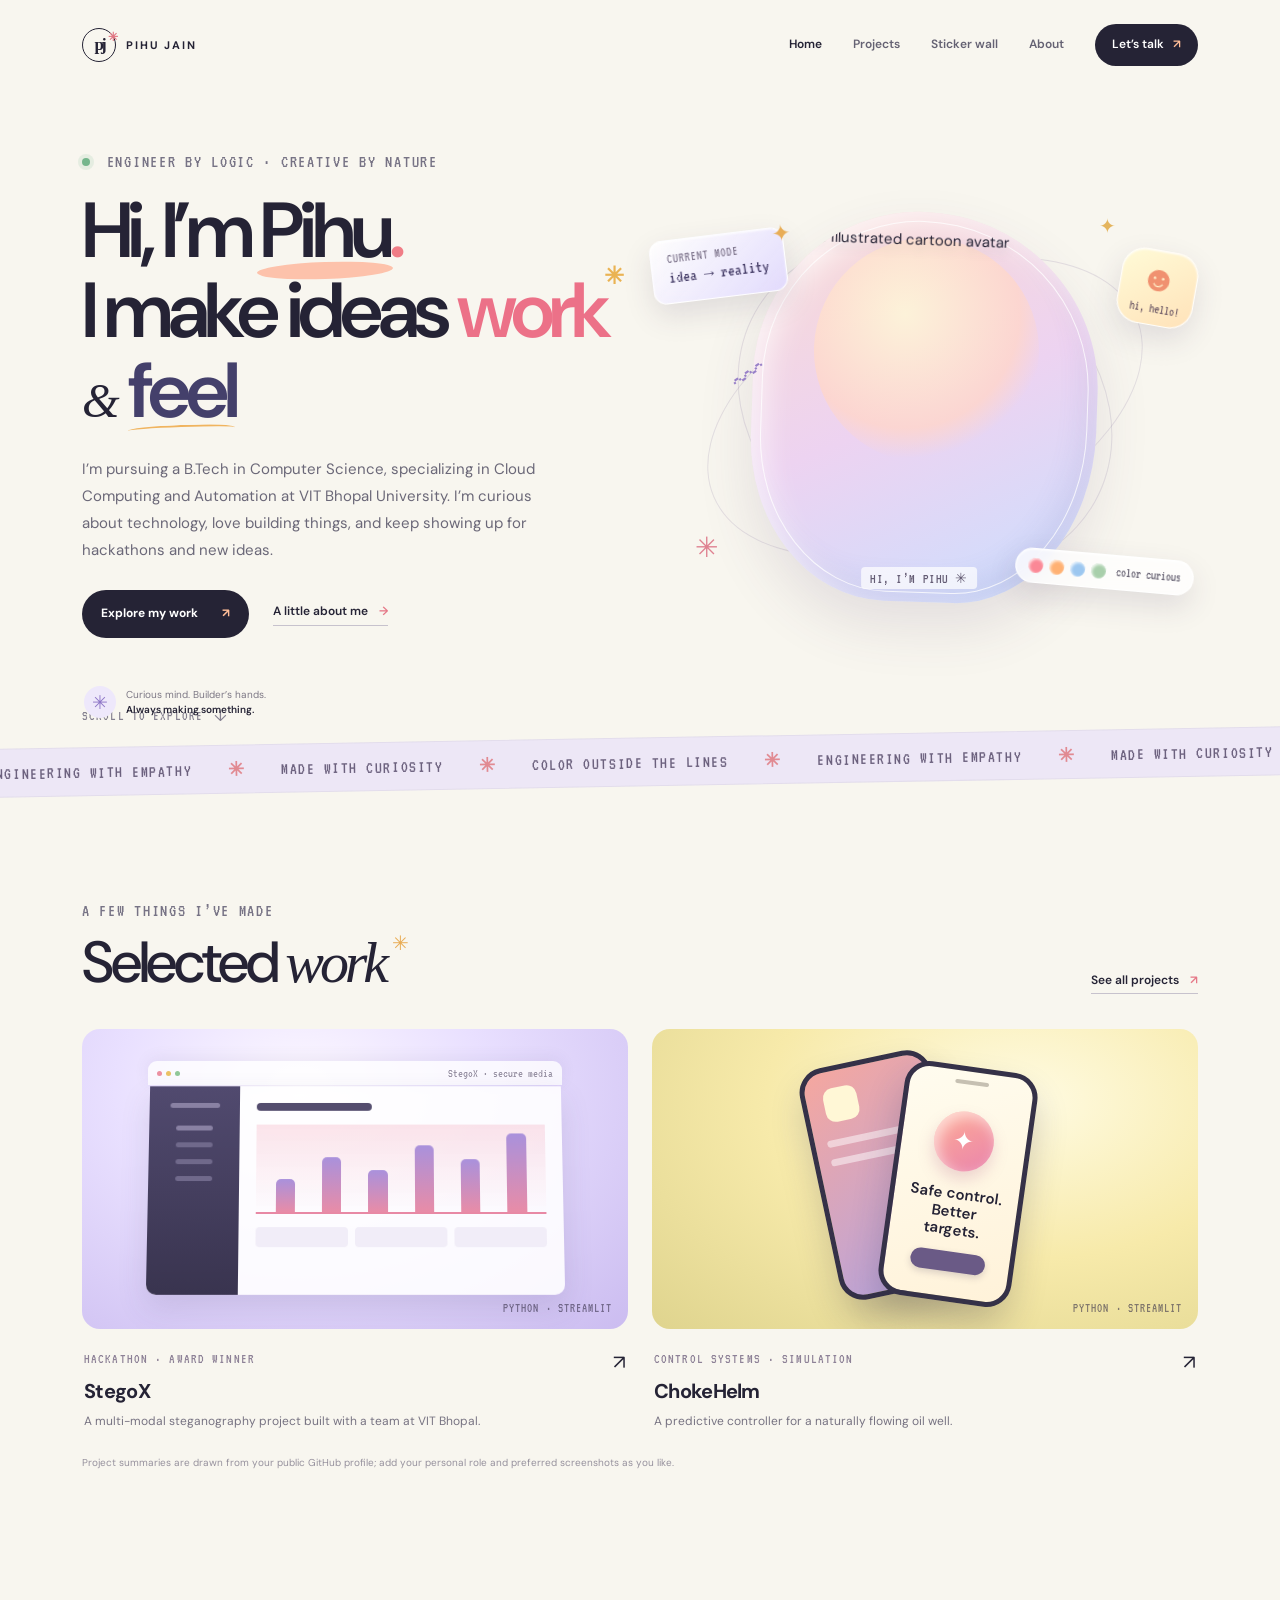
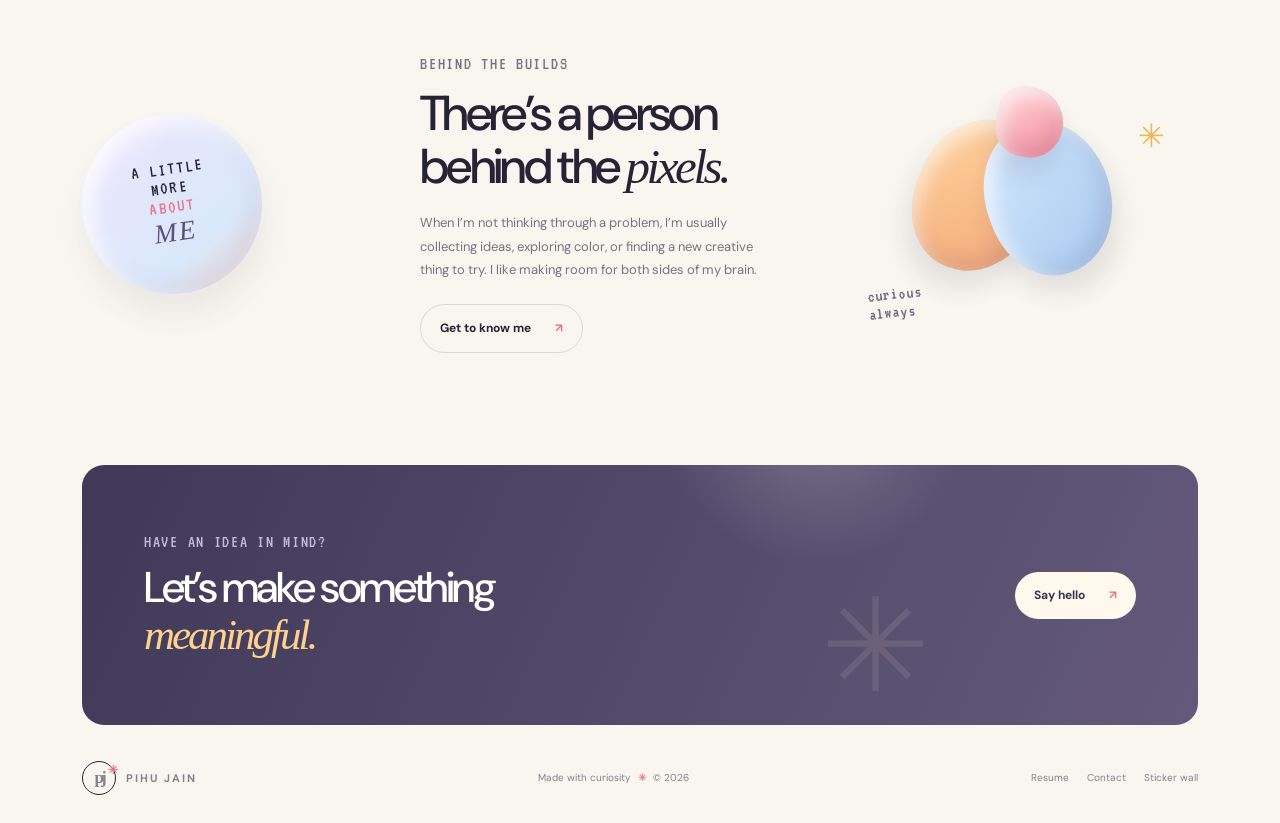
==== index.html @ 605004e0 "Add Pihu Jain portfolio site" ====
<!doctype html>
<html lang="en">
  <head>
    <meta charset="UTF-8" />
    <meta name="viewport" content="width=device-width, initial-scale=1" />
    <meta name="theme-color" content="#f8f6ef" />
    <meta name="description" content="A colorful, thoughtful portfolio by Pihu Jain — engineer, creative thinker, and enthusiastic experimenter." />
    <title>Pihu Jain — Engineer & Creative Thinker</title>
    <link rel="preconnect" href="https://fonts.googleapis.com" />
    <link rel="preconnect" href="https://fonts.gstatic.com" crossorigin />
    <link href="https://fonts.googleapis.com/css2?family=DM+Sans:wght@400;500;600;700&family=VT323&display=swap" rel="stylesheet" />
    <link rel="stylesheet" href="/styles.css" />
    <script src="/script.js" defer></script>
  </head>
  <body>
    <div class="site-shell">
      <header class="topbar">
        <a class="brand" href="/" aria-label="Pihu Jain, home"><span class="brand-mark">pj<span>✳</span></span><span class="brand-name">PIHU JAIN</span></a>
        <button class="menu-toggle" aria-expanded="false" aria-controls="site-nav"><span></span><span></span><span class="sr-only">Toggle navigation</span></button>
        <nav class="nav" id="site-nav" aria-label="Main navigation">
          <a class="nav-link active" href="/">Home</a><a class="nav-link" href="/projects/">Projects</a><a class="nav-link" href="/stickers/">Sticker wall</a><a class="nav-link" href="/about/">About</a><a class="nav-contact" href="/contact/">Let’s talk <span>↗</span></a>
        </nav>
      </header>

      <main>
        <section class="hero">
          <div class="hero-copy">
            <p class="eyebrow"><span class="status-dot"></span> ENGINEER BY LOGIC · CREATIVE BY NATURE</p>
            <h1>Hi, I’m <span class="name-highlight">Pihu</span><span class="period">.</span><br />I make ideas <span class="word-art">work<span class="scribble">✳</span></span><span class="and"> & </span><span class="word-art word-play">feel<span class="underline-swish"></span></span></h1>
            <p class="hero-intro">I’m pursuing a B.Tech in Computer Science, specializing in Cloud Computing and Automation at VIT Bhopal University. I’m curious about technology, love building things, and keep showing up for hackathons and new ideas.</p>
            <div class="hero-actions"><a class="button button-dark" href="/projects/">Explore my work <span>↗</span></a><a class="text-link" href="/about/">A little about me <span>→</span></a></div>
            <div class="hero-note"><span class="note-star">✳</span><span>Curious mind. Builder’s hands.<br /><b>Always making something.</b></span></div>
          </div>

          <div class="hero-art" aria-label="Illustrated placeholder portrait and colorful shapes">
            <div class="orbit orbit-one"></div><div class="orbit orbit-two"></div>
            <div class="float-card card-code"><span class="tiny-label">CURRENT MODE</span><strong>idea → reality</strong><span class="card-spark">✦</span></div>
            <div class="float-card card-sticker"><span>☻</span><small>hi, hello!</small></div>
            <div class="float-card card-palette"><span class="swatch swatch-pink"></span><span class="swatch swatch-orange"></span><span class="swatch swatch-blue"></span><span class="swatch swatch-green"></span><small>color curious</small></div>
            <div class="portrait-frame">
              <div class="portrait-halo"></div>
              <img class="portrait portrait-image" src="/assets/pihu-avatar.png" alt="Pihu’s illustrated cartoon avatar" />
              <span class="avatar-caption">HI, I’M PIHU ✳</span>
            </div>
            <span class="art-doodle doodle-one">✳</span><span class="art-doodle doodle-two">✦</span><span class="art-doodle doodle-three">〰</span>
          </div>
          <a class="scroll-cue" href="#selected-work"><span>SCROLL TO EXPLORE</span><i>↓</i></a>
        </section>

        <section class="ticker" aria-label="A little about Pihu"><div class="ticker-track"><span>ENGINEERING WITH EMPATHY</span><b>✳</b><span>MADE WITH CURIOSITY</span><b>✳</b><span>COLOR OUTSIDE THE LINES</span><b>✳</b><span>ENGINEERING WITH EMPATHY</span><b>✳</b><span>MADE WITH CURIOSITY</span><b>✳</b><span>COLOR OUTSIDE THE LINES</span><b>✳</b></div></section>

        <section class="section work-section" id="selected-work">
          <div class="section-heading"><div><p class="eyebrow">A FEW THINGS I’VE MADE</p><h2>Selected <span class="serif-italic">work</span><span class="heading-spark">✳</span></h2></div><a class="text-link" href="/projects/">See all projects <span>↗</span></a></div>
          <div class="project-grid">
            <a class="project-card project-lilac" href="/projects/stegox/"><div class="project-visual visual-dashboard"><div class="window-bar"><i></i><i></i><i></i><span>StegoX · secure media</span></div><div class="dash-body"><div class="dash-side"></div><div class="dash-main"><div class="dash-title"></div><div class="dash-chart"><span></span><span></span><span></span><span></span><span></span><span></span></div><div class="dash-row"><i></i><i></i><i></i></div></div></div><span class="visual-tag">PYTHON · STREAMLIT</span></div><div class="project-meta"><div><span class="project-type">HACKATHON · AWARD WINNER</span><h3>StegoX</h3><p>A multi-modal steganography project built with a team at VIT Bhopal.</p></div><span class="project-arrow">↗</span></div></a>
            <a class="project-card project-lemon" href="/projects/chokehelm/"><div class="project-visual visual-mobile"><div class="phone phone-back"><div></div><i></i><i></i></div><div class="phone phone-front"><span class="phone-top"></span><div class="phone-orb">✦</div><b>Safe control.<br />Better targets.</b><span class="phone-button"></span></div><span class="visual-tag">PYTHON · STREAMLIT</span></div><div class="project-meta"><div><span class="project-type">CONTROL SYSTEMS · SIMULATION</span><h3>ChokeHelm</h3><p>A predictive controller for a naturally flowing oil well.</p></div><span class="project-arrow">↗</span></div></a>
          </div>
          <p class="sample-note">Project summaries are drawn from your public GitHub profile; add your personal role and preferred screenshots as you like.</p>
        </section>

        <section class="about-peek section">
          <div class="peek-badge">A LITTLE<br />MORE <span>ABOUT</span><b>ME</b></div>
          <div class="peek-copy"><p class="eyebrow">BEHIND THE BUILDS</p><h2>There’s a person<br />behind the <span class="serif-italic">pixels.</span></h2><p>When I’m not thinking through a problem, I’m usually collecting ideas, exploring color, or finding a new creative thing to try. I like making room for both sides of my brain.</p><a class="button button-outline" href="/about/">Get to know me <span>↗</span></a></div>
          <div class="peek-decoration"><span class="blob blob-orange"></span><span class="blob blob-blue"></span><span class="blob blob-pink"></span><span class="peek-star">✳</span><span class="peek-word">curious<br />always</span></div>
        </section>

        <section class="cta-band"><div><p class="eyebrow">HAVE AN IDEA IN MIND?</p><h2>Let’s make something<br /><span class="serif-italic">meaningful.</span></h2></div><a class="button button-light" href="/contact/">Say hello <span>↗</span></a><span class="cta-flower">✳</span></section>
      </main>
      <footer class="footer"><a class="brand" href="/"><span class="brand-mark">pj<span>✳</span></span><span class="brand-name">PIHU JAIN</span></a><span>Made with curiosity <b>✳</b> © <span data-year>2026</span></span><div class="footer-links"><a href="/resume/">Resume</a><a href="/contact/">Contact</a><a href="/stickers/">Sticker wall</a></div></footer>
    </div>
  </body>
</html>
---- styles.css ----
:root{--paper:#f8f6ef;--ink:#252335;--muted:#716f7d;--pink:#ff887d;--rose:#ef7894;--lilac:#d8cbff;--blue:#b9dbff;--mint:#c1e2c7;--lemon:#f4eaa2;--orange:#ffb27e;--line:rgba(37,35,53,.14);--display:'VT323',monospace;--body:'DM Sans',sans-serif;--serif:Georgia,'Times New Roman',serif;--max:1180px}*{box-sizing:border-box}html{scroll-behavior:smooth}body{margin:0;background:var(--paper);color:var(--ink);font-family:var(--body);font-size:15px;line-height:1.65;-webkit-font-smoothing:antialiased}a{color:inherit;text-decoration:none}button{font:inherit}.site-shell{max-width:1600px;margin:0 auto;overflow:hidden}.topbar{height:90px;max-width:var(--max);padding:0 32px;margin:0 auto;display:flex;align-items:center;justify-content:space-between;position:relative;z-index:10}.brand{display:inline-flex;align-items:center;gap:10px}.brand-mark{width:34px;height:34px;border:1px solid var(--ink);border-radius:50%;font-family:var(--serif);font-size:17px;font-weight:bold;letter-spacing:-3px;text-align:center;line-height:31px;position:relative}.brand-mark span{font-family:var(--body);font-size:12px;color:#e27683;position:absolute;right:-3px;top:-7px;letter-spacing:0}.brand-name{font-size:11px;font-weight:700;letter-spacing:.17em}.nav{display:flex;align-items:center;gap:31px}.nav-link,.nav-contact{font-size:12px;font-weight:600;color:#656273;transition:color .2s}.nav-link:hover,.nav-link.active{color:var(--ink)}.nav-contact{padding:11px 17px;background:var(--ink);color:white;border-radius:999px}.nav-contact span{margin-left:6px;color:#ffbd98}.menu-toggle{display:none}.hero{max-width:var(--max);margin:0 auto;padding:62px 32px 77px;min-height:648px;display:grid;grid-template-columns:1.02fr .98fr;align-items:center;position:relative}.hero-copy{position:relative;z-index:2;padding-bottom:22px}.eyebrow{font-family:var(--display);font-size:18px;letter-spacing:.095em;color:#777385;margin:0 0 18px;line-height:1.1}.status-dot{display:inline-block;width:8px;height:8px;background:#75b68c;border-radius:50%;margin:0 8px 1px 0;box-shadow:0 0 0 4px rgba(117,182,140,.14)}h1,h2,h3,p{margin-top:0}h1{font-size:clamp(48px,6.3vw,78px);line-height:1.03;letter-spacing:-.065em;font-weight:600;margin:0 0 25px}.name-highlight{position:relative;z-index:0}.name-highlight:after{content:"";position:absolute;height:17px;left:-3px;right:-4px;bottom:2px;background:#ffb69a;opacity:.8;z-index:-1;transform:rotate(-2deg);border-radius:50%}.period{color:#f07d86}.word-art{position:relative;display:inline-block;color:#ec7188}.scribble{position:absolute;font-size:24px;right:-17px;top:-7px;color:#eab353;letter-spacing:0}.and{font-family:var(--serif);font-style:italic;font-size:.62em;font-weight:400;letter-spacing:-.04em}.word-play{color:#44406b}.underline-swish{position:absolute;bottom:-2px;left:0;width:100%;height:8px;border-top:2px solid #f0b45f;border-radius:50%;transform:rotate(-2deg)}.hero-intro{max-width:465px;color:#6b6878;font-size:15px;line-height:1.8;margin-bottom:26px}.hero-actions{display:flex;align-items:center;gap:24px}.button{display:inline-flex;align-items:center;gap:24px;padding:14px 19px;border-radius:999px;font-size:12px;font-weight:700;transition:transform .22s,box-shadow .22s}.button:hover{transform:translateY(-3px);box-shadow:0 9px 24px rgba(48,41,71,.14)}.button-dark{background:var(--ink);color:#fff}.button-dark span{color:#ffbd98}.button-outline{border:1px solid var(--line)}.button-outline span{color:#e47786}.text-link{font-weight:600;font-size:12px;border-bottom:1px solid #c7c2cd;padding:0 0 3px}.text-link span{color:#e57887;margin-left:8px}.hero-note{position:absolute;left:2px;bottom:-58px;display:flex;align-items:center;gap:10px;font-size:10px;color:#7d7885;line-height:1.55}.hero-note b{color:var(--ink);font-weight:600}.note-star{width:32px;height:32px;display:grid;place-items:center;border-radius:50%;background:#eee8fb;color:#8e76c7;font-size:19px}.hero-art{height:490px;position:relative;display:grid;place-items:center}.portrait-frame{position:relative;width:min(345px,75%);height:390px;background:linear-gradient(155deg,#fadbd2 0%,#edd3f1 50%,#cadfff 100%);border-radius:48% 52% 40% 40%/43% 45% 45% 42%;display:flex;align-items:flex-end;justify-content:center;overflow:hidden;transform:rotate(2deg);box-shadow:inset 12px 10px 30px rgba(255,255,255,.72),inset -12px -18px 28px rgba(106,99,164,.12),0 25px 55px rgba(79,61,105,.12)}.portrait-frame:before{content:"";position:absolute;inset:9px;border:1px solid rgba(255,255,255,.78);border-radius:inherit;pointer-events:none}.portrait{position:relative;width:83%;height:94%;filter:drop-shadow(0 7px 4px rgba(57,37,71,.11));z-index:1}.portrait-halo{position:absolute;width:225px;height:225px;border-radius:50%;top:26px;background:radial-gradient(circle at 40% 34%,#fff9d6,#ffd6ca 57%,rgba(255,255,255,0) 72%);opacity:.8}.avatar-caption{position:absolute;z-index:2;bottom:13px;left:50%;transform:translateX(-50%) rotate(-2deg);white-space:nowrap;font:14px var(--display);letter-spacing:.04em;color:#655d75;background:rgba(255,255,255,.72);padding:3px 9px;border-radius:4px}.orbit{position:absolute;border:1px solid rgba(108,91,142,.15);border-radius:50%;transform:rotate(-23deg)}.orbit-one{width:460px;height:260px}.orbit-two{width:390px;height:320px;transform:rotate(29deg)}.float-card{position:absolute;z-index:3;box-shadow:0 12px 30px rgba(60,47,88,.13),inset 0 1px 2px rgba(255,255,255,.8);backdrop-filter:blur(9px);border:1px solid rgba(255,255,255,.86)}.card-code{left:0;top:72px;transform:rotate(-7deg);padding:12px 16px;background:linear-gradient(140deg,rgba(255,255,255,.88),rgba(222,214,255,.84));border-radius:13px}.tiny-label{display:block;font:13px var(--display);letter-spacing:.08em;color:#81788f}.card-code strong{font:17px var(--display);color:#4a426c}.card-spark{position:absolute;right:-9px;top:-12px;color:#e8ad56;font-size:23px}.card-sticker{right:2px;top:88px;width:77px;height:76px;border-radius:23px;background:linear-gradient(145deg,#fffbd7,#ffe2b9);transform:rotate(10deg);display:grid;place-items:center;color:#f09170}.card-sticker span{font-size:36px;line-height:1}.card-sticker small{font:13px var(--display);margin-top:-13px;color:#75616b}.card-palette{bottom:63px;right:4px;transform:rotate(5deg);background:rgba(255,255,255,.76);border-radius:99px;padding:9px 12px;display:flex;align-items:center;gap:6px}.swatch{width:15px;height:15px;border-radius:50%;box-shadow:inset 1px 1px 3px rgba(255,255,255,.9)}.swatch-pink{background:#fb8896}.swatch-orange{background:#ffb173}.swatch-blue{background:#9cc7f0}.swatch-green{background:#a8cfab}.card-palette small{font:13px var(--display);margin-left:4px;color:#696474}.art-doodle{position:absolute;color:#df8291}.doodle-one{left:8%;bottom:80px;font-size:28px}.doodle-two{right:15%;top:48px;font-size:20px;color:#e4b45c}.doodle-three{left:15%;top:38%;font-size:34px;color:#9881c8;transform:rotate(-35deg)}.scroll-cue{position:absolute;bottom:12px;left:32px;display:flex;align-items:center;gap:11px;font:14px var(--display);letter-spacing:.08em;color:#858190}.scroll-cue i{font-style:normal;font-family:var(--body);font-size:15px}.ticker{overflow:hidden;background:#ede7f6;border-top:1px solid rgba(52,42,71,.05);border-bottom:1px solid rgba(52,42,71,.05);transform:rotate(-1deg) scale(1.02);padding:12px 0;margin:0 0 25px}.ticker-track{display:flex;align-items:center;justify-content:space-around;gap:35px;white-space:nowrap;min-width:900px;font:17px var(--display);letter-spacing:.08em;color:#6c617e}.ticker-track b{color:#e18a92;font-size:19px}.section{max-width:var(--max);padding:91px 32px;margin:0 auto}.section-heading{display:flex;align-items:end;justify-content:space-between;margin-bottom:35px}.section-heading .eyebrow{margin-bottom:9px}.section-heading h2,.peek-copy h2,.cta-band h2,.page-hero h1{font-size:clamp(38px,5vw,58px);line-height:1.08;letter-spacing:-.055em;font-weight:500;margin:0}.serif-italic{font-family:var(--serif);font-style:italic;font-weight:400;letter-spacing:-.07em}.heading-spark{display:inline-block;color:#e8ac55;font-size:20px;vertical-align:top;margin:2px 0 0 7px}.project-grid{display:grid;grid-template-columns:1fr 1fr;gap:24px}.project-card{display:block;min-width:0}.project-visual{height:300px;border-radius:18px;position:relative;overflow:hidden;display:grid;place-items:center;transition:transform .3s}.project-card:hover .project-visual{transform:translateY(-4px)}.project-lilac .project-visual{background:radial-gradient(ellipse at 40% 20%,#fdf9ff 0,#e9e0ff 40%,#cbbcf0 100%)}.project-lemon .project-visual{background:radial-gradient(ellipse at 68% 24%,#fffbe2 0,#f7eaaa 49%,#dfd48e 100%)}.window-bar{position:absolute;top:32px;left:12%;right:12%;height:24px;border-radius:9px 9px 0 0;background:rgba(255,255,255,.78);display:flex;align-items:center;gap:4px;padding:0 9px;box-shadow:0 -3px 15px rgba(74,58,110,.08)}.window-bar i{width:5px;height:5px;border-radius:50%;background:#ec91a2}.window-bar i:nth-child(2){background:#ebc265}.window-bar i:nth-child(3){background:#91c899}.window-bar span{font:12px var(--display);margin-left:auto;color:#9892a4}.dash-body{position:absolute;top:56px;left:12%;right:12%;bottom:35px;background:rgba(255,255,255,.88);border-radius:0 0 10px 10px;display:flex;box-shadow:0 13px 30px rgba(72,59,112,.14);transform:perspective(700px) rotateX(4deg)}.dash-side{width:22%;background:linear-gradient(#514a6f,#39344f);margin:0 0 0;border-radius:0 0 0 10px}.dash-side:before,.dash-side:after{content:"";display:block;height:5px;width:55%;background:#8981a3;border-radius:5px;margin:17px auto}.dash-side:after{margin-top:18px;width:40%;box-shadow:0 17px #70698b,0 34px #70698b,0 51px #70698b}.dash-main{flex:1;padding:17px}.dash-title{width:40%;height:8px;border-radius:5px;background:#544d6e;margin-bottom:14px}.dash-chart{height:90px;background:linear-gradient(180deg,rgba(238,133,160,.22),rgba(238,133,160,0));border-bottom:2px solid #e889a5;display:flex;align-items:end;justify-content:space-around;padding:0 6px}.dash-chart span{width:7%;border-radius:5px 5px 0 0;background:linear-gradient(#a991dc,#e88ca7);height:38%}.dash-chart span:nth-child(2){height:63%}.dash-chart span:nth-child(3){height:48%}.dash-chart span:nth-child(4){height:76%}.dash-chart span:nth-child(5){height:60%}.dash-chart span:nth-child(6){height:90%}.dash-row{display:flex;gap:7px;margin-top:13px}.dash-row i{height:20px;border-radius:4px;background:#f1edf8;flex:1}.visual-mobile{background:radial-gradient(ellipse at 45% 40%,#fff 0,#fff8dc 30%,transparent 60%)}.phone{position:absolute;width:134px;height:236px;border:5px solid #353148;border-radius:25px;background:#f9f1d3;box-shadow:0 20px 34px rgba(50,44,70,.22)}.phone-back{transform:translate(-40px,-4px) rotate(-12deg);background:linear-gradient(150deg,#f5a79f,#b2a4e3)}.phone-back div{margin:17px;width:34px;height:34px;border-radius:10px;background:#fff7d6}.phone-back i{display:block;width:80px;height:7px;border-radius:10px;background:rgba(255,255,255,.5);margin:12px}.phone-front{transform:translate(33px,5px) rotate(8deg);padding:20px 12px;background:linear-gradient(155deg,#fffcef,#fff2d9);display:flex;align-items:center;flex-direction:column}.phone-top{width:34px;height:4px;border-radius:5px;background:#c6c0b2;position:absolute;top:9px}.phone-orb{width:60px;height:60px;border-radius:50%;display:grid;place-items:center;margin-top:20px;background:linear-gradient(145deg,#ffac93,#e984ae);color:white;font-size:25px;box-shadow:inset 5px 5px 14px rgba(255,255,255,.6),0 8px 15px rgba(184,105,139,.25)}.phone-front b{font-size:15px;line-height:1.2;text-align:center;margin-top:14px;font-weight:600}.phone-button{margin-top:13px;width:75px;height:20px;background:#6a5a86;border-radius:99px;box-shadow:0 3px 7px rgba(69,58,89,.2)}.visual-tag{position:absolute;bottom:14px;right:16px;font:13px var(--display);letter-spacing:.08em;color:rgba(55,48,73,.6)}.project-meta{display:flex;justify-content:space-between;align-items:start;padding:17px 2px}.project-type{font:14px var(--display);letter-spacing:.08em;color:#8e8297}.project-meta h3{font-size:20px;letter-spacing:-.035em;margin:4px 0}.project-meta p{font-size:12px;color:#777382;margin:0;line-height:1.6}.project-arrow{font-size:20px;transition:transform .2s}.project-card:hover .project-arrow{transform:translate(3px,-3px)}.sample-note{font-size:10px;color:#96919d;margin:7px 0 0}.about-peek{display:grid;grid-template-columns:.8fr 1fr 1fr;align-items:center;gap:45px;padding-top:92px;padding-bottom:112px}.peek-badge{width:180px;height:180px;border-radius:50%;background:linear-gradient(145deg,#efe5ff,#d9e8fb 70%,#f7dbd0);box-shadow:inset 9px 9px 22px rgba(255,255,255,.85),inset -8px -10px 20px rgba(107,94,155,.11),0 20px 30px rgba(86,74,122,.08);display:flex;flex-direction:column;align-items:center;justify-content:center;font:18px var(--display);letter-spacing:.12em;line-height:1.05;text-align:center;transform:rotate(-8deg)}.peek-badge span{color:#e67787}.peek-badge b{font:italic 27px var(--serif);font-weight:400;color:#5a4f7d}.peek-copy .eyebrow{margin-bottom:12px}.peek-copy h2{font-size:clamp(34px,4vw,49px)}.peek-copy p:not(.eyebrow){max-width:360px;color:#777382;font-size:13px;line-height:1.8;margin:18px 0 22px}.peek-decoration{height:250px;position:relative;display:grid;place-items:center}.blob{position:absolute;width:125px;height:155px;border-radius:50% 48% 52% 45%;box-shadow:inset 8px 8px 18px rgba(255,255,255,.6),inset -8px -10px 18px rgba(64,44,90,.1),0 18px 25px rgba(65,49,86,.11)}.blob-orange{background:linear-gradient(145deg,#ffd6a0,#f3a779);transform:rotate(20deg) translate(-37px,4px)}.blob-blue{background:linear-gradient(145deg,#d5e9ff,#a6c8ed);transform:rotate(-21deg) translate(34px,6px)}.blob-pink{width:67px;height:70px;background:linear-gradient(145deg,#ffd8d9,#f38c9d);transform:rotate(10deg) translate(1px,-83px);border-radius:42% 58% 53% 47%}.peek-star{position:absolute;z-index:2;top:31px;right:9%;font-size:32px;color:#f1b556}.peek-word{position:absolute;z-index:3;bottom:8px;left:10%;font:17px var(--display);letter-spacing:.05em;line-height:1.05;color:#6b627b;transform:rotate(-6deg)}.cta-band{margin:0 auto;max-width:calc(var(--max) - 64px);min-height:260px;border-radius:22px;padding:52px 62px;background:linear-gradient(115deg,#3f3957,#57506f 68%,#65597b);color:#fff;display:flex;align-items:center;justify-content:space-between;position:relative;overflow:hidden}.cta-band:before{content:"";position:absolute;width:320px;height:320px;border-radius:50%;right:20%;top:-220px;background:radial-gradient(circle,rgba(255,255,255,.22),transparent 70%)}.cta-band .eyebrow{color:#c5bad9;margin-bottom:12px}.cta-band h2{font-size:43px}.cta-band .serif-italic{color:#ffd18f}.button-light{background:#fff8ed;color:#39344f;position:relative;z-index:1}.button-light span{color:#e47786}.cta-flower{position:absolute;right:24%;bottom:-29px;font-size:130px;color:rgba(252,225,196,.11)}.footer{max-width:var(--max);margin:0 auto;padding:36px 32px 28px;display:flex;justify-content:space-between;align-items:center;color:#85818d;font-size:10px}.footer>span b{color:#e5808d;margin:0 4px}.footer-links{display:flex;gap:18px}.footer-links a:hover{color:var(--ink)}

/* Shared inner pages */
.page-hero{max-width:var(--max);margin:0 auto;padding:65px 32px 72px;position:relative}.page-hero h1{font-size:clamp(48px,7vw,78px);max-width:780px}.page-hero .lead{max-width:600px;color:#777382;font-size:15px;line-height:1.8;margin:18px 0 0}.page-hero .eyebrow{margin-bottom:14px}.page-hero-art{position:absolute;right:8%;top:48px;width:200px;height:180px}.page-orb{position:absolute;border-radius:50%;box-shadow:inset 7px 7px 18px rgba(255,255,255,.75),inset -7px -8px 15px rgba(66,46,100,.11),0 15px 24px rgba(59,42,79,.1)}.page-orb.one{width:110px;height:110px;background:linear-gradient(145deg,#ffd3b8,#f28b99);left:13px;top:20px}.page-orb.two{width:78px;height:78px;background:linear-gradient(145deg,#e4d8ff,#a9c7ef);right:15px;top:58px}.page-orb.three{width:42px;height:42px;background:linear-gradient(145deg,#fff0ac,#eac05e);right:48px;top:2px}.page-body{max-width:var(--max);margin:0 auto;padding:0 32px 85px}.page-panel{border:1px solid var(--line);border-radius:18px;background:rgba(255,255,255,.43);padding:30px}.page-panel h2{font-size:24px;letter-spacing:-.04em;margin:0 0 11px}.page-panel p{font-size:13px;color:#777382;line-height:1.8;margin:0 0 13px}.page-panel p:last-child{margin-bottom:0}.label{font:15px var(--display);letter-spacing:.08em;color:#8b8194}.page-section-title{display:flex;align-items:end;justify-content:space-between;margin:0 0 25px}.page-section-title h2{font-size:32px;letter-spacing:-.05em;font-weight:500;margin:0}.page-section-title .eyebrow{margin:0}.placeholder-chip{display:inline-flex;border:1px solid rgba(105,94,127,.17);border-radius:99px;padding:6px 10px;font:13px var(--display);letter-spacing:.04em;color:#7d7488;background:rgba(255,255,255,.5)}.project-list{display:grid;gap:15px}.project-row{display:grid;grid-template-columns:200px 1fr auto;gap:25px;align-items:center;padding:16px;border:1px solid var(--line);background:rgba(255,255,255,.35);border-radius:16px;transition:transform .2s,box-shadow .2s}.project-row:hover{transform:translateY(-2px);box-shadow:0 14px 28px rgba(67,54,90,.08)}.project-thumb{height:135px;border-radius:11px;display:grid;place-items:center;overflow:hidden}.thumb-purple{background:linear-gradient(145deg,#f0eaff,#cbbdf1)}.thumb-gold{background:linear-gradient(145deg,#fff9d9,#ecd77c)}.thumb-rose{background:linear-gradient(145deg,#ffe4dd,#ef9aae)}.thumb-mint{background:linear-gradient(145deg,#e2f5e5,#a8d4b0)}.thumb-glyph{font-size:48px;color:rgba(65,55,84,.6);text-shadow:0 8px 14px rgba(50,40,75,.14)}.project-row h3{font-size:21px;margin:5px 0 5px;letter-spacing:-.035em}.project-row p{max-width:560px;font-size:12px;color:#777382;line-height:1.7;margin:0}.project-row .project-type{font:14px var(--display);color:#8e8297;letter-spacing:.08em}.row-arrow{font-size:21px;padding:12px}.two-col{display:grid;grid-template-columns:1fr 1fr;gap:20px}.content-stack{display:grid;gap:20px}.interest-tags{display:flex;gap:9px;flex-wrap:wrap;margin-top:19px}.interest-tags span{padding:7px 11px;border-radius:99px;background:#f0eaf9;font-size:11px;color:#6c617e}.interest-tags span:nth-child(2){background:#f9e9df}.interest-tags span:nth-child(3){background:#e7f1e7}.interest-tags span:nth-child(4){background:#f8efc9}.timeline{display:grid;gap:0}.timeline-item{display:grid;grid-template-columns:130px 1fr;gap:15px;padding:16px 0;border-top:1px solid var(--line)}.timeline-item:first-child{border-top:0;padding-top:0}.timeline-item:last-child{padding-bottom:0}.timeline-date{font:15px var(--display);color:#8b8194}.timeline-item strong{font-size:13px}.timeline-item p{margin:3px 0 0;font-size:12px}.resume-card{display:flex;align-items:center;justify-content:space-between;gap:20px;background:linear-gradient(110deg,#e9e1fb,#dbe9fb 58%,#fbe2d8);padding:30px;border-radius:18px;margin-bottom:22px}.resume-card h2{font-size:25px;margin:0 0 5px}.resume-card p{font-size:12px;color:#716b7e;margin:0}.resume-placeholder{display:grid;place-items:center;width:68px;height:78px;border-radius:8px;background:rgba(255,255,255,.7);box-shadow:0 8px 16px rgba(68,55,90,.1);font:17px var(--display);color:#706582;transform:rotate(4deg)}.contact-layout{display:grid;grid-template-columns:1.1fr .9fr;gap:22px}.contact-card{background:linear-gradient(145deg,#e9e1fb,#f6ded8);border-radius:18px;padding:35px;min-height:245px;position:relative;overflow:hidden}.contact-card h2{font-size:29px;line-height:1.12;letter-spacing:-.05em;margin:10px 0 12px;max-width:390px}.contact-card p{font-size:13px;color:#716b7e;max-width:370px}.contact-card .button{margin-top:5px}.contact-star{position:absolute;right:22px;bottom:0;font-size:100px;color:rgba(255,255,255,.45)}.social-list{display:grid;gap:12px}.social-link{display:flex;align-items:center;justify-content:space-between;padding:17px 19px;border:1px solid var(--line);border-radius:13px;background:rgba(255,255,255,.38);font-size:13px;font-weight:600}.social-link span{color:#e27684}.sticker-board{min-height:420px;border-radius:22px;background:linear-gradient(135deg,#e7e0fa,#d7e6f4 58%,#f4ddd5);position:relative;overflow:hidden;box-shadow:inset 0 0 40px rgba(255,255,255,.4)}.sticker-board:before{content:"";position:absolute;inset:0;background-image:radial-gradient(rgba(99,80,130,.16) .8px,transparent .8px);background-size:17px 17px;opacity:.45}.sticker{position:absolute;z-index:1;touch-action:none;cursor:grab;user-select:none;box-shadow:0 11px 21px rgba(53,45,81,.17),inset 4px 4px 9px rgba(255,255,255,.55);border:3px solid rgba(255,255,255,.9);display:grid;place-items:center;transition:box-shadow .2s,filter .2s}.sticker:active,.sticker.dragging{cursor:grabbing;box-shadow:0 18px 30px rgba(53,45,81,.22),inset 4px 4px 9px rgba(255,255,255,.65);filter:saturate(1.1)}.sticker:focus-visible{outline:3px solid #4d426c;outline-offset:4px}.sticker-circle{width:115px;height:115px;border-radius:50%;font-size:47px}.sticker-square{width:124px;height:115px;border-radius:27px;font-size:41px}.sticker-note{width:155px;height:108px;border-radius:10px;font:19px var(--display);text-align:center;padding:8px;line-height:1.15}.sticker-sun{background:linear-gradient(145deg,#fff5b7,#e8bb58);left:11%;top:17%;transform:rotate(-9deg)}.sticker-flower{background:linear-gradient(145deg,#ffd9dd,#eb8fa7);left:40%;top:11%;transform:rotate(8deg)}.sticker-heart{background:linear-gradient(145deg,#f4e8ff,#bba4e8);right:12%;top:16%;transform:rotate(9deg)}.sticker-note-yellow{background:linear-gradient(145deg,#fffbe4,#f8eaa7);left:17%;bottom:13%;transform:rotate(6deg);color:#645976}.sticker-smile{background:linear-gradient(145deg,#e6f7e7,#9ed6a9);left:53%;bottom:14%;transform:rotate(-7deg)}.sticker-star{background:linear-gradient(145deg,#ffe3c6,#f7a779);right:12%;bottom:15%;transform:rotate(8deg)}.board-hint{display:flex;justify-content:space-between;font:14px var(--display);letter-spacing:.06em;color:#81788f;padding:13px 4px}.page-hero .avatar-mini{position:absolute;right:8%;top:50px;width:155px;height:155px;border-radius:50%;background:linear-gradient(145deg,#ffe1d2,#ded5fb);display:grid;place-items:center;font-size:83px;box-shadow:inset 8px 8px 20px rgba(255,255,255,.8),0 15px 30px rgba(70,53,96,.1)}.reveal{opacity:0;transform:translateY(15px);transition:opacity .6s,transform .6s}.reveal.is-visible{opacity:1;transform:translateY(0)}.sr-only{position:absolute;width:1px;height:1px;padding:0;margin:-1px;overflow:hidden;clip:rect(0,0,0,0);white-space:nowrap;border:0}
@media(max-width:850px){.hero{grid-template-columns:1fr 1fr;min-height:590px;padding-top:36px}.hero-art{transform:scale(.86);transform-origin:center}.nav{gap:18px}.about-peek{gap:26px;grid-template-columns:.65fr 1fr 1fr}.peek-badge{width:140px;height:140px}.project-visual{height:260px}.page-hero-art{right:4%}.cta-band{margin:0 24px}.page-hero .avatar-mini{right:7%;width:125px;height:125px;font-size:65px}}@media(max-width:680px){.topbar{height:72px;padding:0 21px}.brand-name{font-size:10px}.menu-toggle{display:flex;flex-direction:column;gap:5px;padding:10px;border:0;background:transparent;z-index:12}.menu-toggle span:not(.sr-only){display:block;width:21px;height:1.5px;background:var(--ink)}.nav{display:none;position:absolute;top:61px;left:15px;right:15px;background:rgba(250,248,243,.97);backdrop-filter:blur(12px);border:1px solid var(--line);border-radius:17px;padding:17px;box-shadow:0 15px 35px rgba(53,45,76,.12);flex-direction:column;align-items:stretch;gap:0}.nav.open{display:flex}.nav-link{padding:12px 6px;border-bottom:1px solid rgba(37,35,53,.08)}.nav-contact{margin-top:12px;text-align:center}.hero{display:flex;flex-direction:column;align-items:stretch;padding:39px 23px 66px;min-height:0}.hero-copy{padding:0}.eyebrow{font-size:16px}.hero h1{font-size:clamp(48px,13vw,72px)}.hero-intro{font-size:14px;max-width:470px}.hero-note{position:static;margin-top:27px}.hero-art{height:375px;width:100%;transform:scale(.85);transform-origin:top center;margin:27px 0 -28px}.portrait-frame{height:330px;width:280px}.orbit-one{width:365px;height:220px}.orbit-two{width:335px;height:270px}.float-card.card-code{left:2%;top:48px}.card-sticker{right:4%;top:63px}.card-palette{right:2%;bottom:40px}.scroll-cue{left:23px;bottom:10px}.ticker{margin-bottom:0;padding:9px 0}.ticker-track{gap:22px;font-size:15px;min-width:800px}.section{padding:68px 23px}.section-heading{align-items:start;gap:15px;margin-bottom:24px;flex-direction:column}.section-heading h2{font-size:41px}.project-grid{grid-template-columns:1fr;gap:9px}.project-visual{height:270px}.project-meta{padding-top:14px}.project-card{margin-bottom:13px}.sample-note{margin-top:2px}.about-peek{grid-template-columns:100px 1fr;gap:22px;padding-top:55px;padding-bottom:67px}.peek-badge{width:100px;height:100px;font-size:13px}.peek-badge b{font-size:20px}.peek-copy h2{font-size:35px}.peek-copy p:not(.eyebrow){font-size:12px}.peek-decoration{display:none}.cta-band{margin:0 16px;min-height:240px;padding:35px 26px;align-items:flex-start;justify-content:center;flex-direction:column;gap:24px}.cta-band h2{font-size:37px}.cta-flower{right:4%;bottom:-44px}.footer{padding:28px 22px;display:grid;grid-template-columns:1fr 1fr;gap:19px}.footer>span{text-align:right;font-size:9px}.footer-links{grid-column:1/-1;justify-content:space-between;border-top:1px solid var(--line);padding-top:14px}.page-hero{padding:49px 23px 48px}.page-hero h1{font-size:54px;max-width:100%}.page-hero .lead{font-size:13px;max-width:100%;padding-right:5px}.page-hero-art{position:relative;top:auto;right:auto;width:100%;height:118px;margin-top:13px;transform:scale(.7);transform-origin:left top;margin-bottom:-33px}.page-hero .avatar-mini{position:relative;top:auto;right:auto;width:105px;height:105px;font-size:54px;margin:23px 0 0 auto}.page-body{padding:0 22px 60px}.page-panel{padding:22px}.page-section-title{display:block}.page-section-title h2{font-size:28px;margin-top:6px}.project-row{grid-template-columns:92px 1fr auto;gap:12px;padding:10px}.project-thumb{height:100px}.thumb-glyph{font-size:34px}.project-row h3{font-size:17px}.project-row p{font-size:11px}.project-row .project-type{font-size:12px}.row-arrow{padding:5px}.two-col,.contact-layout{grid-template-columns:1fr}.timeline-item{grid-template-columns:95px 1fr;gap:8px}.resume-card{padding:23px;align-items:flex-start}.resume-card h2{font-size:21px}.sticker-board{min-height:500px}.sticker-circle{width:95px;height:95px;font-size:38px}.sticker-square{width:102px;height:96px;font-size:36px}.sticker-note{width:132px;height:91px;font-size:16px}.sticker-sun{left:6%;top:11%}.sticker-flower{left:39%;top:10%}.sticker-heart{right:5%;top:18%}.sticker-note-yellow{left:9%;bottom:17%}.sticker-smile{left:48%;bottom:24%}.sticker-star{right:5%;bottom:10%}.board-hint{font-size:13px;gap:10px}.contact-card{padding:27px}.contact-card h2{font-size:26px}}@media(prefers-reduced-motion:reduce){*,*:before,*:after{scroll-behavior:auto!important;animation-duration:.01ms!important;transition-duration:.01ms!important}.reveal{opacity:1;transform:none}}
.portrait-image{width:100%;height:100%;object-fit:contain;object-position:center bottom;padding:16px 12px 8px;filter:drop-shadow(0 7px 4px rgba(57,37,71,.11))}.about-avatar{position:absolute;right:8%;top:40px;width:190px;height:190px;border-radius:48% 52% 43% 57%;background:linear-gradient(145deg,#fbe0cf,#e0d5fc 58%,#c9e4f3);box-shadow:inset 9px 8px 24px rgba(255,255,255,.78),0 18px 35px rgba(70,53,96,.12);overflow:hidden;transform:rotate(3deg)}.about-avatar img{width:100%;height:100%;object-fit:contain;object-position:center bottom;padding:5px}.sticker-meta{left:11%;top:17%;background:linear-gradient(145deg,#effcff,#b8dff7);color:#0866ff;transform:rotate(-8deg);font-size:56px}.sticker-meta small,.sticker-apple small{font:600 11px var(--body);margin-top:-20px;color:var(--ink)}.sticker-amazon{left:39%;top:13%;background:linear-gradient(145deg,#fff9e8,#f4d99c);color:#20202a;transform:rotate(6deg);font:700 20px Arial,sans-serif;letter-spacing:-1px}.sticker-amazon span{color:#e58b25;font-size:11px;position:absolute;top:67px}.sticker-apple{right:12%;top:16%;background:linear-gradient(145deg,#f9f9fc,#c8c8d5);color:#252535;transform:rotate(9deg);font-size:45px}.sticker-netflix{left:23%;bottom:13%;background:linear-gradient(145deg,#ffdad7,#ee6976);color:#e50914;transform:rotate(6deg);font:bold 62px Georgia,serif}.sticker-google{right:19%;bottom:14%;background:linear-gradient(145deg,#fff,#dbeafa);transform:rotate(-7deg);font:600 20px Arial,sans-serif}.sticker-google span{color:#4285f4}.sticker-google i{font-style:normal;color:#4285f4}.board-hint{gap:12px}@media(max-width:850px){.about-avatar{right:6%;width:150px;height:150px}}@media(max-width:680px){.about-avatar{position:relative;top:auto;right:auto;width:128px;height:128px;margin:24px 0 0 auto}.sticker-meta{left:6%;top:11%}.sticker-amazon{left:38%;top:10%}.sticker-apple{right:5%;top:18%}.sticker-netflix{left:9%;bottom:17%}.sticker-google{right:9%;bottom:17%}.sticker-board{min-height:440px}}
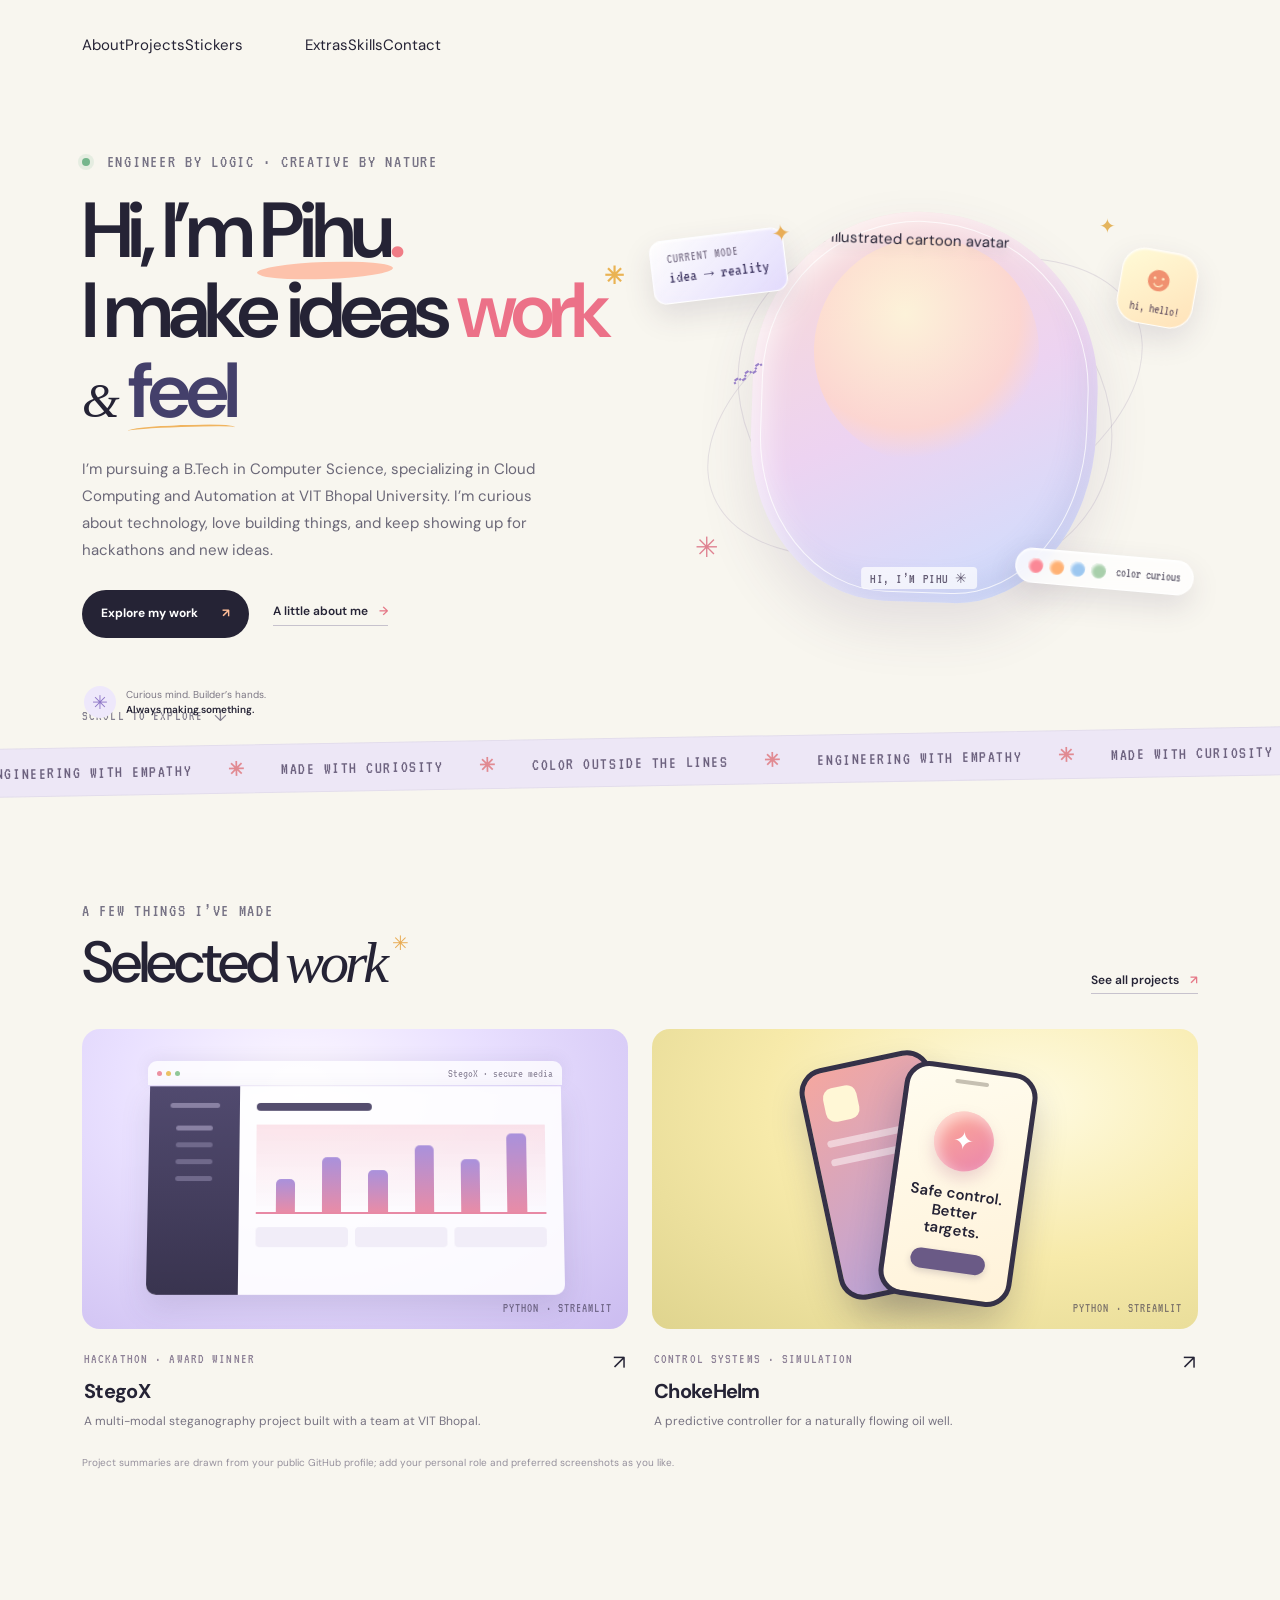
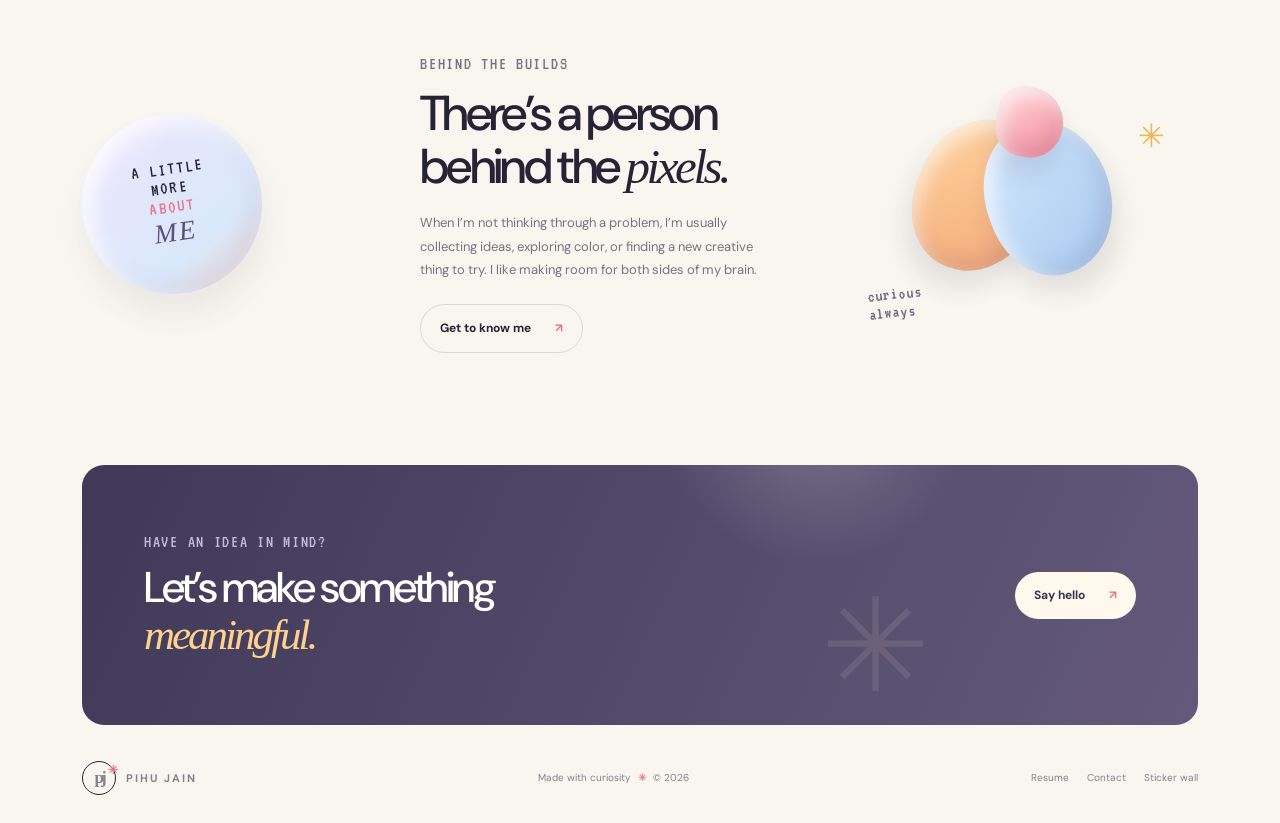
==== commit b4997f92: "Update Home navigation and cursor color flow" ====
--- a/index.html
+++ b/index.html
@@ -12,13 +12,14 @@
     <link rel="stylesheet" href="/styles.css" />
     <script src="/script.js" defer></script>
   </head>
-  <body>
+  <body data-cursor-flow>
     <div class="site-shell">
-      <header class="topbar">
-        <a class="brand" href="/" aria-label="Pihu Jain, home"><span class="brand-mark">pj<span>✳</span></span><span class="brand-name">PIHU JAIN</span></a>
+      <header class="topbar home-topbar">
         <button class="menu-toggle" aria-expanded="false" aria-controls="site-nav"><span></span><span></span><span class="sr-only">Toggle navigation</span></button>
-        <nav class="nav" id="site-nav" aria-label="Main navigation">
-          <a class="nav-link active" href="/">Home</a><a class="nav-link" href="/projects/">Projects</a><a class="nav-link" href="/stickers/">Sticker wall</a><a class="nav-link" href="/about/">About</a><a class="nav-contact" href="/contact/">Let’s talk <span>↗</span></a>
+        <nav class="nav home-nav" id="site-nav" aria-label="Portfolio sections">
+          <div class="home-nav-group home-nav-left"><span class="home-nav-item" aria-disabled="true">About</span><span class="home-nav-item" aria-disabled="true">Projects</span><span class="home-nav-item" aria-disabled="true">Stickers</span></div>
+          <a class="home-emblem" href="/" aria-label="Pihu Jain, home"><img src="/assets/pihu-avatar.png" alt=""/><span class="sr-only">Pihu Jain home</span></a>
+          <div class="home-nav-group home-nav-right"><span class="home-nav-item" aria-disabled="true">Extras</span><span class="home-nav-item" aria-disabled="true">Skills</span><span class="home-nav-item" aria-disabled="true">Contact</span></div>
         </nav>
       </header>
 
@@ -70,3 +71,4 @@
     </div>
   </body>
 </html>
+
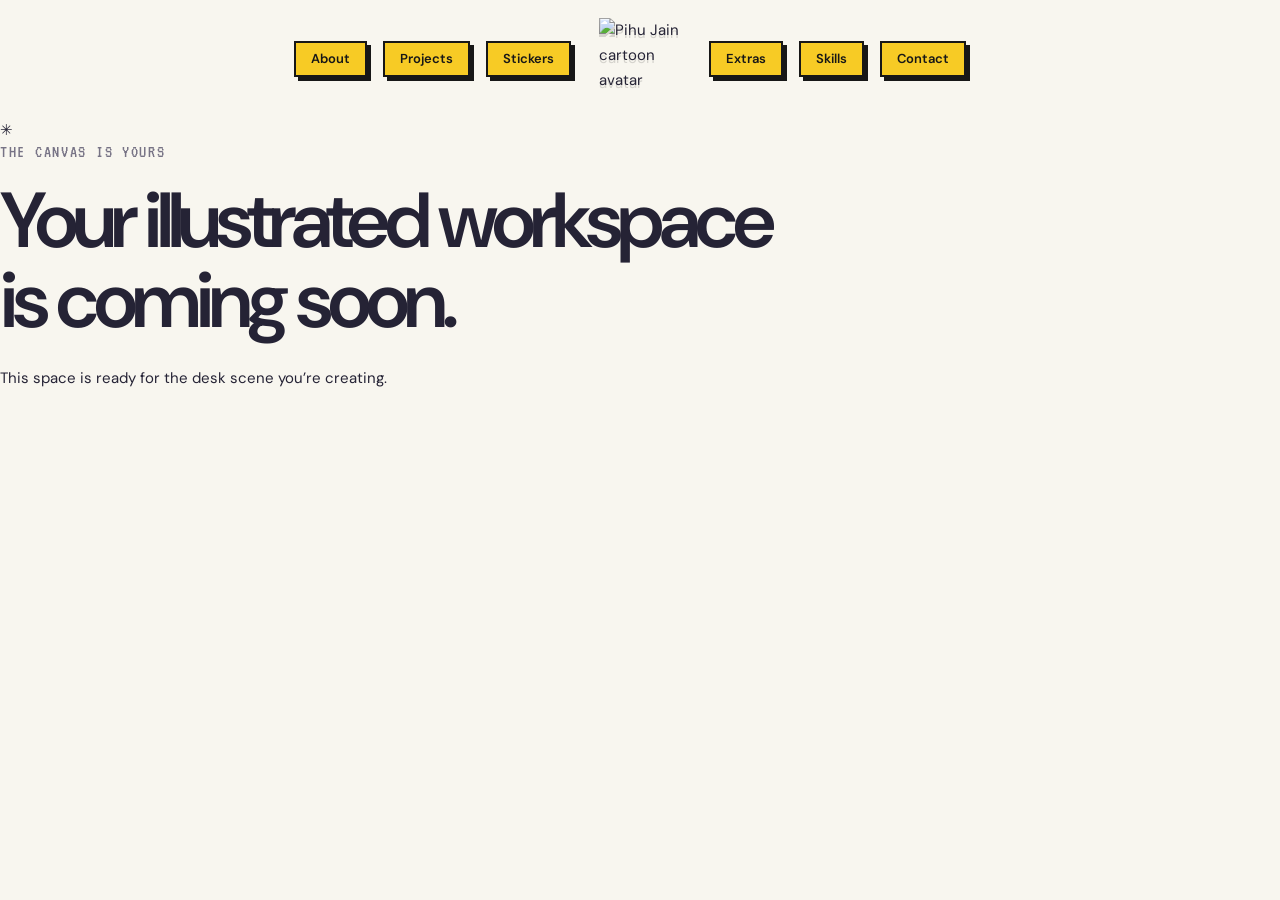
==== commit d194ec16: "Match Home landing page to reference layout" ====
--- a/index.html
+++ b/index.html
@@ -12,62 +12,22 @@
     <link rel="stylesheet" href="/styles.css" />
     <script src="/script.js" defer></script>
   </head>
-  <body data-cursor-flow>
+  <body class="home-page" data-cursor-flow>
     <div class="site-shell">
       <header class="topbar home-topbar">
         <button class="menu-toggle" aria-expanded="false" aria-controls="site-nav"><span></span><span></span><span class="sr-only">Toggle navigation</span></button>
         <nav class="nav home-nav" id="site-nav" aria-label="Portfolio sections">
           <div class="home-nav-group home-nav-left"><span class="home-nav-item" aria-disabled="true">About</span><span class="home-nav-item" aria-disabled="true">Projects</span><span class="home-nav-item" aria-disabled="true">Stickers</span></div>
-          <a class="home-emblem" href="/" aria-label="Pihu Jain, home"><img src="/assets/pihu-avatar.png" alt=""/><span class="sr-only">Pihu Jain home</span></a>
+          <a class="home-emblem" href="/" aria-label="Pihu Jain, home"><img src="/assets/pihu-avatar.png" alt="Pihu Jain cartoon avatar" /></a>
           <div class="home-nav-group home-nav-right"><span class="home-nav-item" aria-disabled="true">Extras</span><span class="home-nav-item" aria-disabled="true">Skills</span><span class="home-nav-item" aria-disabled="true">Contact</span></div>
         </nav>
       </header>
 
-      <main>
-        <section class="hero">
-          <div class="hero-copy">
-            <p class="eyebrow"><span class="status-dot"></span> ENGINEER BY LOGIC · CREATIVE BY NATURE</p>
-            <h1>Hi, I’m <span class="name-highlight">Pihu</span><span class="period">.</span><br />I make ideas <span class="word-art">work<span class="scribble">✳</span></span><span class="and"> & </span><span class="word-art word-play">feel<span class="underline-swish"></span></span></h1>
-            <p class="hero-intro">I’m pursuing a B.Tech in Computer Science, specializing in Cloud Computing and Automation at VIT Bhopal University. I’m curious about technology, love building things, and keep showing up for hackathons and new ideas.</p>
-            <div class="hero-actions"><a class="button button-dark" href="/projects/">Explore my work <span>↗</span></a><a class="text-link" href="/about/">A little about me <span>→</span></a></div>
-            <div class="hero-note"><span class="note-star">✳</span><span>Curious mind. Builder’s hands.<br /><b>Always making something.</b></span></div>
-          </div>
-
-          <div class="hero-art" aria-label="Illustrated placeholder portrait and colorful shapes">
-            <div class="orbit orbit-one"></div><div class="orbit orbit-two"></div>
-            <div class="float-card card-code"><span class="tiny-label">CURRENT MODE</span><strong>idea → reality</strong><span class="card-spark">✦</span></div>
-            <div class="float-card card-sticker"><span>☻</span><small>hi, hello!</small></div>
-            <div class="float-card card-palette"><span class="swatch swatch-pink"></span><span class="swatch swatch-orange"></span><span class="swatch swatch-blue"></span><span class="swatch swatch-green"></span><small>color curious</small></div>
-            <div class="portrait-frame">
-              <div class="portrait-halo"></div>
-              <img class="portrait portrait-image" src="/assets/pihu-avatar.png" alt="Pihu’s illustrated cartoon avatar" />
-              <span class="avatar-caption">HI, I’M PIHU ✳</span>
-            </div>
-            <span class="art-doodle doodle-one">✳</span><span class="art-doodle doodle-two">✦</span><span class="art-doodle doodle-three">〰</span>
-          </div>
-          <a class="scroll-cue" href="#selected-work"><span>SCROLL TO EXPLORE</span><i>↓</i></a>
+      <main class="home-canvas">
+        <section class="home-art-slot" aria-label="Illustration of Pihu’s workspace">
+          <div class="home-art-note"><span class="home-art-star" aria-hidden="true">✳</span><p class="eyebrow">THE CANVAS IS YOURS</p><h1>Your illustrated workspace<br /><span>is coming soon.</span></h1><p class="home-art-caption">This space is ready for the desk scene you’re creating.</p></div>
         </section>
-
-        <section class="ticker" aria-label="A little about Pihu"><div class="ticker-track"><span>ENGINEERING WITH EMPATHY</span><b>✳</b><span>MADE WITH CURIOSITY</span><b>✳</b><span>COLOR OUTSIDE THE LINES</span><b>✳</b><span>ENGINEERING WITH EMPATHY</span><b>✳</b><span>MADE WITH CURIOSITY</span><b>✳</b><span>COLOR OUTSIDE THE LINES</span><b>✳</b></div></section>
-
-        <section class="section work-section" id="selected-work">
-          <div class="section-heading"><div><p class="eyebrow">A FEW THINGS I’VE MADE</p><h2>Selected <span class="serif-italic">work</span><span class="heading-spark">✳</span></h2></div><a class="text-link" href="/projects/">See all projects <span>↗</span></a></div>
-          <div class="project-grid">
-            <a class="project-card project-lilac" href="/projects/stegox/"><div class="project-visual visual-dashboard"><div class="window-bar"><i></i><i></i><i></i><span>StegoX · secure media</span></div><div class="dash-body"><div class="dash-side"></div><div class="dash-main"><div class="dash-title"></div><div class="dash-chart"><span></span><span></span><span></span><span></span><span></span><span></span></div><div class="dash-row"><i></i><i></i><i></i></div></div></div><span class="visual-tag">PYTHON · STREAMLIT</span></div><div class="project-meta"><div><span class="project-type">HACKATHON · AWARD WINNER</span><h3>StegoX</h3><p>A multi-modal steganography project built with a team at VIT Bhopal.</p></div><span class="project-arrow">↗</span></div></a>
-            <a class="project-card project-lemon" href="/projects/chokehelm/"><div class="project-visual visual-mobile"><div class="phone phone-back"><div></div><i></i><i></i></div><div class="phone phone-front"><span class="phone-top"></span><div class="phone-orb">✦</div><b>Safe control.<br />Better targets.</b><span class="phone-button"></span></div><span class="visual-tag">PYTHON · STREAMLIT</span></div><div class="project-meta"><div><span class="project-type">CONTROL SYSTEMS · SIMULATION</span><h3>ChokeHelm</h3><p>A predictive controller for a naturally flowing oil well.</p></div><span class="project-arrow">↗</span></div></a>
-          </div>
-          <p class="sample-note">Project summaries are drawn from your public GitHub profile; add your personal role and preferred screenshots as you like.</p>
-        </section>
-
-        <section class="about-peek section">
-          <div class="peek-badge">A LITTLE<br />MORE <span>ABOUT</span><b>ME</b></div>
-          <div class="peek-copy"><p class="eyebrow">BEHIND THE BUILDS</p><h2>There’s a person<br />behind the <span class="serif-italic">pixels.</span></h2><p>When I’m not thinking through a problem, I’m usually collecting ideas, exploring color, or finding a new creative thing to try. I like making room for both sides of my brain.</p><a class="button button-outline" href="/about/">Get to know me <span>↗</span></a></div>
-          <div class="peek-decoration"><span class="blob blob-orange"></span><span class="blob blob-blue"></span><span class="blob blob-pink"></span><span class="peek-star">✳</span><span class="peek-word">curious<br />always</span></div>
-        </section>
-
-        <section class="cta-band"><div><p class="eyebrow">HAVE AN IDEA IN MIND?</p><h2>Let’s make something<br /><span class="serif-italic">meaningful.</span></h2></div><a class="button button-light" href="/contact/">Say hello <span>↗</span></a><span class="cta-flower">✳</span></section>
       </main>
-      <footer class="footer"><a class="brand" href="/"><span class="brand-mark">pj<span>✳</span></span><span class="brand-name">PIHU JAIN</span></a><span>Made with curiosity <b>✳</b> © <span data-year>2026</span></span><div class="footer-links"><a href="/resume/">Resume</a><a href="/contact/">Contact</a><a href="/stickers/">Sticker wall</a></div></footer>
     </div>
   </body>
 </html>
--- a/styles.css
+++ b/styles.css
@@ -4,3 +4,19 @@
 .page-hero{max-width:var(--max);margin:0 auto;padding:65px 32px 72px;position:relative}.page-hero h1{font-size:clamp(48px,7vw,78px);max-width:780px}.page-hero .lead{max-width:600px;color:#777382;font-size:15px;line-height:1.8;margin:18px 0 0}.page-hero .eyebrow{margin-bottom:14px}.page-hero-art{position:absolute;right:8%;top:48px;width:200px;height:180px}.page-orb{position:absolute;border-radius:50%;box-shadow:inset 7px 7px 18px rgba(255,255,255,.75),inset -7px -8px 15px rgba(66,46,100,.11),0 15px 24px rgba(59,42,79,.1)}.page-orb.one{width:110px;height:110px;background:linear-gradient(145deg,#ffd3b8,#f28b99);left:13px;top:20px}.page-orb.two{width:78px;height:78px;background:linear-gradient(145deg,#e4d8ff,#a9c7ef);right:15px;top:58px}.page-orb.three{width:42px;height:42px;background:linear-gradient(145deg,#fff0ac,#eac05e);right:48px;top:2px}.page-body{max-width:var(--max);margin:0 auto;padding:0 32px 85px}.page-panel{border:1px solid var(--line);border-radius:18px;background:rgba(255,255,255,.43);padding:30px}.page-panel h2{font-size:24px;letter-spacing:-.04em;margin:0 0 11px}.page-panel p{font-size:13px;color:#777382;line-height:1.8;margin:0 0 13px}.page-panel p:last-child{margin-bottom:0}.label{font:15px var(--display);letter-spacing:.08em;color:#8b8194}.page-section-title{display:flex;align-items:end;justify-content:space-between;margin:0 0 25px}.page-section-title h2{font-size:32px;letter-spacing:-.05em;font-weight:500;margin:0}.page-section-title .eyebrow{margin:0}.placeholder-chip{display:inline-flex;border:1px solid rgba(105,94,127,.17);border-radius:99px;padding:6px 10px;font:13px var(--display);letter-spacing:.04em;color:#7d7488;background:rgba(255,255,255,.5)}.project-list{display:grid;gap:15px}.project-row{display:grid;grid-template-columns:200px 1fr auto;gap:25px;align-items:center;padding:16px;border:1px solid var(--line);background:rgba(255,255,255,.35);border-radius:16px;transition:transform .2s,box-shadow .2s}.project-row:hover{transform:translateY(-2px);box-shadow:0 14px 28px rgba(67,54,90,.08)}.project-thumb{height:135px;border-radius:11px;display:grid;place-items:center;overflow:hidden}.thumb-purple{background:linear-gradient(145deg,#f0eaff,#cbbdf1)}.thumb-gold{background:linear-gradient(145deg,#fff9d9,#ecd77c)}.thumb-rose{background:linear-gradient(145deg,#ffe4dd,#ef9aae)}.thumb-mint{background:linear-gradient(145deg,#e2f5e5,#a8d4b0)}.thumb-glyph{font-size:48px;color:rgba(65,55,84,.6);text-shadow:0 8px 14px rgba(50,40,75,.14)}.project-row h3{font-size:21px;margin:5px 0 5px;letter-spacing:-.035em}.project-row p{max-width:560px;font-size:12px;color:#777382;line-height:1.7;margin:0}.project-row .project-type{font:14px var(--display);color:#8e8297;letter-spacing:.08em}.row-arrow{font-size:21px;padding:12px}.two-col{display:grid;grid-template-columns:1fr 1fr;gap:20px}.content-stack{display:grid;gap:20px}.interest-tags{display:flex;gap:9px;flex-wrap:wrap;margin-top:19px}.interest-tags span{padding:7px 11px;border-radius:99px;background:#f0eaf9;font-size:11px;color:#6c617e}.interest-tags span:nth-child(2){background:#f9e9df}.interest-tags span:nth-child(3){background:#e7f1e7}.interest-tags span:nth-child(4){background:#f8efc9}.timeline{display:grid;gap:0}.timeline-item{display:grid;grid-template-columns:130px 1fr;gap:15px;padding:16px 0;border-top:1px solid var(--line)}.timeline-item:first-child{border-top:0;padding-top:0}.timeline-item:last-child{padding-bottom:0}.timeline-date{font:15px var(--display);color:#8b8194}.timeline-item strong{font-size:13px}.timeline-item p{margin:3px 0 0;font-size:12px}.resume-card{display:flex;align-items:center;justify-content:space-between;gap:20px;background:linear-gradient(110deg,#e9e1fb,#dbe9fb 58%,#fbe2d8);padding:30px;border-radius:18px;margin-bottom:22px}.resume-card h2{font-size:25px;margin:0 0 5px}.resume-card p{font-size:12px;color:#716b7e;margin:0}.resume-placeholder{display:grid;place-items:center;width:68px;height:78px;border-radius:8px;background:rgba(255,255,255,.7);box-shadow:0 8px 16px rgba(68,55,90,.1);font:17px var(--display);color:#706582;transform:rotate(4deg)}.contact-layout{display:grid;grid-template-columns:1.1fr .9fr;gap:22px}.contact-card{background:linear-gradient(145deg,#e9e1fb,#f6ded8);border-radius:18px;padding:35px;min-height:245px;position:relative;overflow:hidden}.contact-card h2{font-size:29px;line-height:1.12;letter-spacing:-.05em;margin:10px 0 12px;max-width:390px}.contact-card p{font-size:13px;color:#716b7e;max-width:370px}.contact-card .button{margin-top:5px}.contact-star{position:absolute;right:22px;bottom:0;font-size:100px;color:rgba(255,255,255,.45)}.social-list{display:grid;gap:12px}.social-link{display:flex;align-items:center;justify-content:space-between;padding:17px 19px;border:1px solid var(--line);border-radius:13px;background:rgba(255,255,255,.38);font-size:13px;font-weight:600}.social-link span{color:#e27684}.sticker-board{min-height:420px;border-radius:22px;background:linear-gradient(135deg,#e7e0fa,#d7e6f4 58%,#f4ddd5);position:relative;overflow:hidden;box-shadow:inset 0 0 40px rgba(255,255,255,.4)}.sticker-board:before{content:"";position:absolute;inset:0;background-image:radial-gradient(rgba(99,80,130,.16) .8px,transparent .8px);background-size:17px 17px;opacity:.45}.sticker{position:absolute;z-index:1;touch-action:none;cursor:grab;user-select:none;box-shadow:0 11px 21px rgba(53,45,81,.17),inset 4px 4px 9px rgba(255,255,255,.55);border:3px solid rgba(255,255,255,.9);display:grid;place-items:center;transition:box-shadow .2s,filter .2s}.sticker:active,.sticker.dragging{cursor:grabbing;box-shadow:0 18px 30px rgba(53,45,81,.22),inset 4px 4px 9px rgba(255,255,255,.65);filter:saturate(1.1)}.sticker:focus-visible{outline:3px solid #4d426c;outline-offset:4px}.sticker-circle{width:115px;height:115px;border-radius:50%;font-size:47px}.sticker-square{width:124px;height:115px;border-radius:27px;font-size:41px}.sticker-note{width:155px;height:108px;border-radius:10px;font:19px var(--display);text-align:center;padding:8px;line-height:1.15}.sticker-sun{background:linear-gradient(145deg,#fff5b7,#e8bb58);left:11%;top:17%;transform:rotate(-9deg)}.sticker-flower{background:linear-gradient(145deg,#ffd9dd,#eb8fa7);left:40%;top:11%;transform:rotate(8deg)}.sticker-heart{background:linear-gradient(145deg,#f4e8ff,#bba4e8);right:12%;top:16%;transform:rotate(9deg)}.sticker-note-yellow{background:linear-gradient(145deg,#fffbe4,#f8eaa7);left:17%;bottom:13%;transform:rotate(6deg);color:#645976}.sticker-smile{background:linear-gradient(145deg,#e6f7e7,#9ed6a9);left:53%;bottom:14%;transform:rotate(-7deg)}.sticker-star{background:linear-gradient(145deg,#ffe3c6,#f7a779);right:12%;bottom:15%;transform:rotate(8deg)}.board-hint{display:flex;justify-content:space-between;font:14px var(--display);letter-spacing:.06em;color:#81788f;padding:13px 4px}.page-hero .avatar-mini{position:absolute;right:8%;top:50px;width:155px;height:155px;border-radius:50%;background:linear-gradient(145deg,#ffe1d2,#ded5fb);display:grid;place-items:center;font-size:83px;box-shadow:inset 8px 8px 20px rgba(255,255,255,.8),0 15px 30px rgba(70,53,96,.1)}.reveal{opacity:0;transform:translateY(15px);transition:opacity .6s,transform .6s}.reveal.is-visible{opacity:1;transform:translateY(0)}.sr-only{position:absolute;width:1px;height:1px;padding:0;margin:-1px;overflow:hidden;clip:rect(0,0,0,0);white-space:nowrap;border:0}
 @media(max-width:850px){.hero{grid-template-columns:1fr 1fr;min-height:590px;padding-top:36px}.hero-art{transform:scale(.86);transform-origin:center}.nav{gap:18px}.about-peek{gap:26px;grid-template-columns:.65fr 1fr 1fr}.peek-badge{width:140px;height:140px}.project-visual{height:260px}.page-hero-art{right:4%}.cta-band{margin:0 24px}.page-hero .avatar-mini{right:7%;width:125px;height:125px;font-size:65px}}@media(max-width:680px){.topbar{height:72px;padding:0 21px}.brand-name{font-size:10px}.menu-toggle{display:flex;flex-direction:column;gap:5px;padding:10px;border:0;background:transparent;z-index:12}.menu-toggle span:not(.sr-only){display:block;width:21px;height:1.5px;background:var(--ink)}.nav{display:none;position:absolute;top:61px;left:15px;right:15px;background:rgba(250,248,243,.97);backdrop-filter:blur(12px);border:1px solid var(--line);border-radius:17px;padding:17px;box-shadow:0 15px 35px rgba(53,45,76,.12);flex-direction:column;align-items:stretch;gap:0}.nav.open{display:flex}.nav-link{padding:12px 6px;border-bottom:1px solid rgba(37,35,53,.08)}.nav-contact{margin-top:12px;text-align:center}.hero{display:flex;flex-direction:column;align-items:stretch;padding:39px 23px 66px;min-height:0}.hero-copy{padding:0}.eyebrow{font-size:16px}.hero h1{font-size:clamp(48px,13vw,72px)}.hero-intro{font-size:14px;max-width:470px}.hero-note{position:static;margin-top:27px}.hero-art{height:375px;width:100%;transform:scale(.85);transform-origin:top center;margin:27px 0 -28px}.portrait-frame{height:330px;width:280px}.orbit-one{width:365px;height:220px}.orbit-two{width:335px;height:270px}.float-card.card-code{left:2%;top:48px}.card-sticker{right:4%;top:63px}.card-palette{right:2%;bottom:40px}.scroll-cue{left:23px;bottom:10px}.ticker{margin-bottom:0;padding:9px 0}.ticker-track{gap:22px;font-size:15px;min-width:800px}.section{padding:68px 23px}.section-heading{align-items:start;gap:15px;margin-bottom:24px;flex-direction:column}.section-heading h2{font-size:41px}.project-grid{grid-template-columns:1fr;gap:9px}.project-visual{height:270px}.project-meta{padding-top:14px}.project-card{margin-bottom:13px}.sample-note{margin-top:2px}.about-peek{grid-template-columns:100px 1fr;gap:22px;padding-top:55px;padding-bottom:67px}.peek-badge{width:100px;height:100px;font-size:13px}.peek-badge b{font-size:20px}.peek-copy h2{font-size:35px}.peek-copy p:not(.eyebrow){font-size:12px}.peek-decoration{display:none}.cta-band{margin:0 16px;min-height:240px;padding:35px 26px;align-items:flex-start;justify-content:center;flex-direction:column;gap:24px}.cta-band h2{font-size:37px}.cta-flower{right:4%;bottom:-44px}.footer{padding:28px 22px;display:grid;grid-template-columns:1fr 1fr;gap:19px}.footer>span{text-align:right;font-size:9px}.footer-links{grid-column:1/-1;justify-content:space-between;border-top:1px solid var(--line);padding-top:14px}.page-hero{padding:49px 23px 48px}.page-hero h1{font-size:54px;max-width:100%}.page-hero .lead{font-size:13px;max-width:100%;padding-right:5px}.page-hero-art{position:relative;top:auto;right:auto;width:100%;height:118px;margin-top:13px;transform:scale(.7);transform-origin:left top;margin-bottom:-33px}.page-hero .avatar-mini{position:relative;top:auto;right:auto;width:105px;height:105px;font-size:54px;margin:23px 0 0 auto}.page-body{padding:0 22px 60px}.page-panel{padding:22px}.page-section-title{display:block}.page-section-title h2{font-size:28px;margin-top:6px}.project-row{grid-template-columns:92px 1fr auto;gap:12px;padding:10px}.project-thumb{height:100px}.thumb-glyph{font-size:34px}.project-row h3{font-size:17px}.project-row p{font-size:11px}.project-row .project-type{font-size:12px}.row-arrow{padding:5px}.two-col,.contact-layout{grid-template-columns:1fr}.timeline-item{grid-template-columns:95px 1fr;gap:8px}.resume-card{padding:23px;align-items:flex-start}.resume-card h2{font-size:21px}.sticker-board{min-height:500px}.sticker-circle{width:95px;height:95px;font-size:38px}.sticker-square{width:102px;height:96px;font-size:36px}.sticker-note{width:132px;height:91px;font-size:16px}.sticker-sun{left:6%;top:11%}.sticker-flower{left:39%;top:10%}.sticker-heart{right:5%;top:18%}.sticker-note-yellow{left:9%;bottom:17%}.sticker-smile{left:48%;bottom:24%}.sticker-star{right:5%;bottom:10%}.board-hint{font-size:13px;gap:10px}.contact-card{padding:27px}.contact-card h2{font-size:26px}}@media(prefers-reduced-motion:reduce){*,*:before,*:after{scroll-behavior:auto!important;animation-duration:.01ms!important;transition-duration:.01ms!important}.reveal{opacity:1;transform:none}}
 .portrait-image{width:100%;height:100%;object-fit:contain;object-position:center bottom;padding:16px 12px 8px;filter:drop-shadow(0 7px 4px rgba(57,37,71,.11))}.about-avatar{position:absolute;right:8%;top:40px;width:190px;height:190px;border-radius:48% 52% 43% 57%;background:linear-gradient(145deg,#fbe0cf,#e0d5fc 58%,#c9e4f3);box-shadow:inset 9px 8px 24px rgba(255,255,255,.78),0 18px 35px rgba(70,53,96,.12);overflow:hidden;transform:rotate(3deg)}.about-avatar img{width:100%;height:100%;object-fit:contain;object-position:center bottom;padding:5px}.sticker-meta{left:11%;top:17%;background:linear-gradient(145deg,#effcff,#b8dff7);color:#0866ff;transform:rotate(-8deg);font-size:56px}.sticker-meta small,.sticker-apple small{font:600 11px var(--body);margin-top:-20px;color:var(--ink)}.sticker-amazon{left:39%;top:13%;background:linear-gradient(145deg,#fff9e8,#f4d99c);color:#20202a;transform:rotate(6deg);font:700 20px Arial,sans-serif;letter-spacing:-1px}.sticker-amazon span{color:#e58b25;font-size:11px;position:absolute;top:67px}.sticker-apple{right:12%;top:16%;background:linear-gradient(145deg,#f9f9fc,#c8c8d5);color:#252535;transform:rotate(9deg);font-size:45px}.sticker-netflix{left:23%;bottom:13%;background:linear-gradient(145deg,#ffdad7,#ee6976);color:#e50914;transform:rotate(6deg);font:bold 62px Georgia,serif}.sticker-google{right:19%;bottom:14%;background:linear-gradient(145deg,#fff,#dbeafa);transform:rotate(-7deg);font:600 20px Arial,sans-serif}.sticker-google span{color:#4285f4}.sticker-google i{font-style:normal;color:#4285f4}.board-hint{gap:12px}@media(max-width:850px){.about-avatar{right:6%;width:150px;height:150px}}@media(max-width:680px){.about-avatar{position:relative;top:auto;right:auto;width:128px;height:128px;margin:24px 0 0 auto}.sticker-meta{left:6%;top:11%}.sticker-amazon{left:38%;top:10%}.sticker-apple{right:5%;top:18%}.sticker-netflix{left:9%;bottom:17%}.sticker-google{right:9%;bottom:17%}.sticker-board{min-height:440px}}
+
+/* Home page navigation inspired by Pihu's hand-drawn reference */
+.home-topbar{max-width:1600px;height:auto;min-height:112px;padding:18px clamp(22px,5vw,72px);display:block}
+.home-nav{width:100%;display:grid;grid-template-columns:1fr 82px 1fr;align-items:center;gap:28px}
+.home-nav-group{display:flex;align-items:center;gap:clamp(8px,1.25vw,20px)}
+.home-nav-left{justify-content:flex-end}.home-nav-right{justify-content:flex-start}
+.home-nav-item{display:inline-flex;align-items:center;justify-content:center;padding:9px 15px;background:#f7cb25;border:2px solid #171717;box-shadow:4px 4px 0 #171717;color:#171717;font-size:13px;font-weight:600;line-height:1.1;white-space:nowrap}
+.home-emblem{width:82px;height:82px;display:grid;place-items:center;justify-self:center}
+.home-emblem img{display:block;width:100%;height:100%;object-fit:contain;filter:drop-shadow(0 3px 0 rgba(0,0,0,.14))}
+@media(max-width:850px){.home-nav{grid-template-columns:1fr 68px 1fr;gap:12px}.home-emblem{width:68px;height:68px}.home-nav-group{gap:8px}.home-nav-item{padding:8px 10px;font-size:11px}}
+@media(max-width:680px){.home-topbar{min-height:72px;padding:10px 21px}.home-nav{display:none;position:absolute;top:61px;left:15px;right:15px;width:auto;background:rgba(250,248,243,.97);backdrop-filter:blur(12px);border:1px solid var(--line);border-radius:17px;padding:16px;box-shadow:0 15px 35px rgba(53,45,76,.12);grid-template-columns:1fr;gap:14px}.home-nav.open{display:grid}.home-emblem{grid-row:1;width:58px;height:58px}.home-nav-group{justify-content:center;flex-wrap:wrap;gap:11px}.home-nav-left{grid-row:2}.home-nav-right{grid-row:3}.home-nav-item{padding:9px 12px;font-size:12px}}
+/* Cursor color flow, enabled on the Home page for fine pointers only */
+.cursor-color-flow{position:fixed;z-index:30;top:0;left:0;width:210px;height:210px;border-radius:50%;pointer-events:none;opacity:0;mix-blend-mode:multiply;background:radial-gradient(circle at 38% 36%,rgba(245,102,181,.38),rgba(255,187,72,.28) 30%,rgba(108,174,255,.26) 53%,rgba(181,128,255,.15) 67%,transparent 74%);filter:blur(7px) saturate(1.35);transition:opacity .22s ease;animation:cursor-color-shift 8s linear infinite}
+.cursor-color-flow.is-visible{opacity:.72}
+@keyframes cursor-color-shift{to{filter:blur(7px) saturate(1.35) hue-rotate(360deg)}}
+@media(hover:none),(pointer:coarse),(prefers-reduced-motion:reduce){.cursor-color-flow{display:none}}
